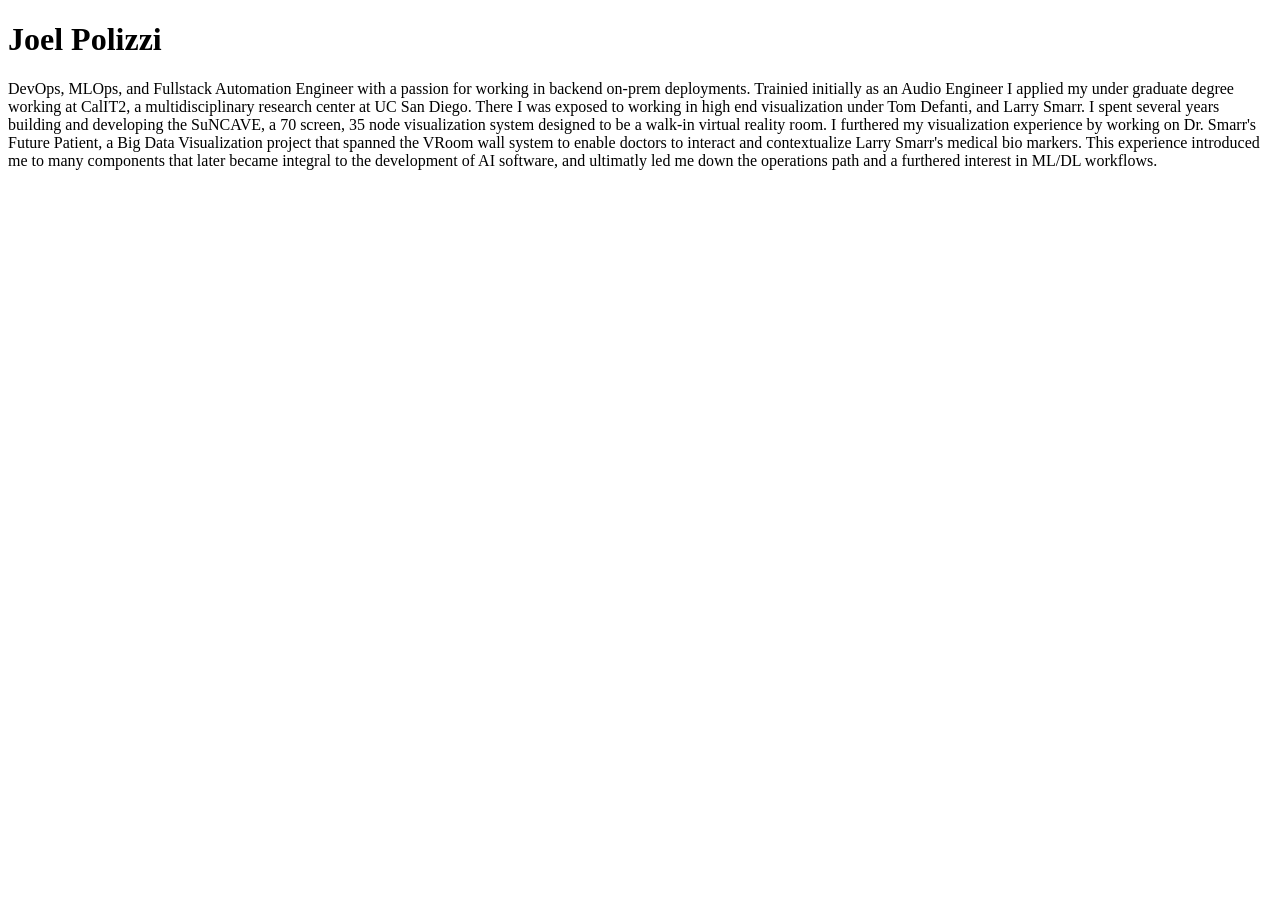
==== index.html @ 88c421dd "Update index.html with bio and title Signed-off-by: Joel Polizzi <jpolizzi@gu-jpolizzi-lv.qualcomm.c" ====
<!DOCTYPE html>
<html lang="en">
<head>
    <meta charset="UTF-8">
    <meta name="viewport" content="width=device-width, initial-scale=1.0">
    <title>Joel_Polizzi: Personal site and portfolio</title>
</head>
<body>
    <h1>Joel Polizzi</h1>
    <p>DevOps, MLOps, and Fullstack Automation Engineer with a passion for working in backend on-prem deployments. Trainied initially as an Audio Engineer I applied my under graduate degree working at CalIT2, 
        a multidisciplinary research center at UC San Diego. There I was exposed to working in high end visualization under Tom Defanti, and Larry Smarr. I spent several years building and developing the SuNCAVE, a 70 screen, 
    35 node visualization system designed to be a walk-in virtual reality room. I furthered my visualization experience by working on Dr. Smarr's Future Patient, a Big Data Visualization project that spanned the VRoom wall system 
    to enable doctors to interact and contextualize Larry Smarr's medical bio markers. This experience introduced me to many components that later became integral to the development of AI software, and ultimatly led me down 
the operations path and a furthered interest in ML/DL workflows. </p>
</body>
</html>
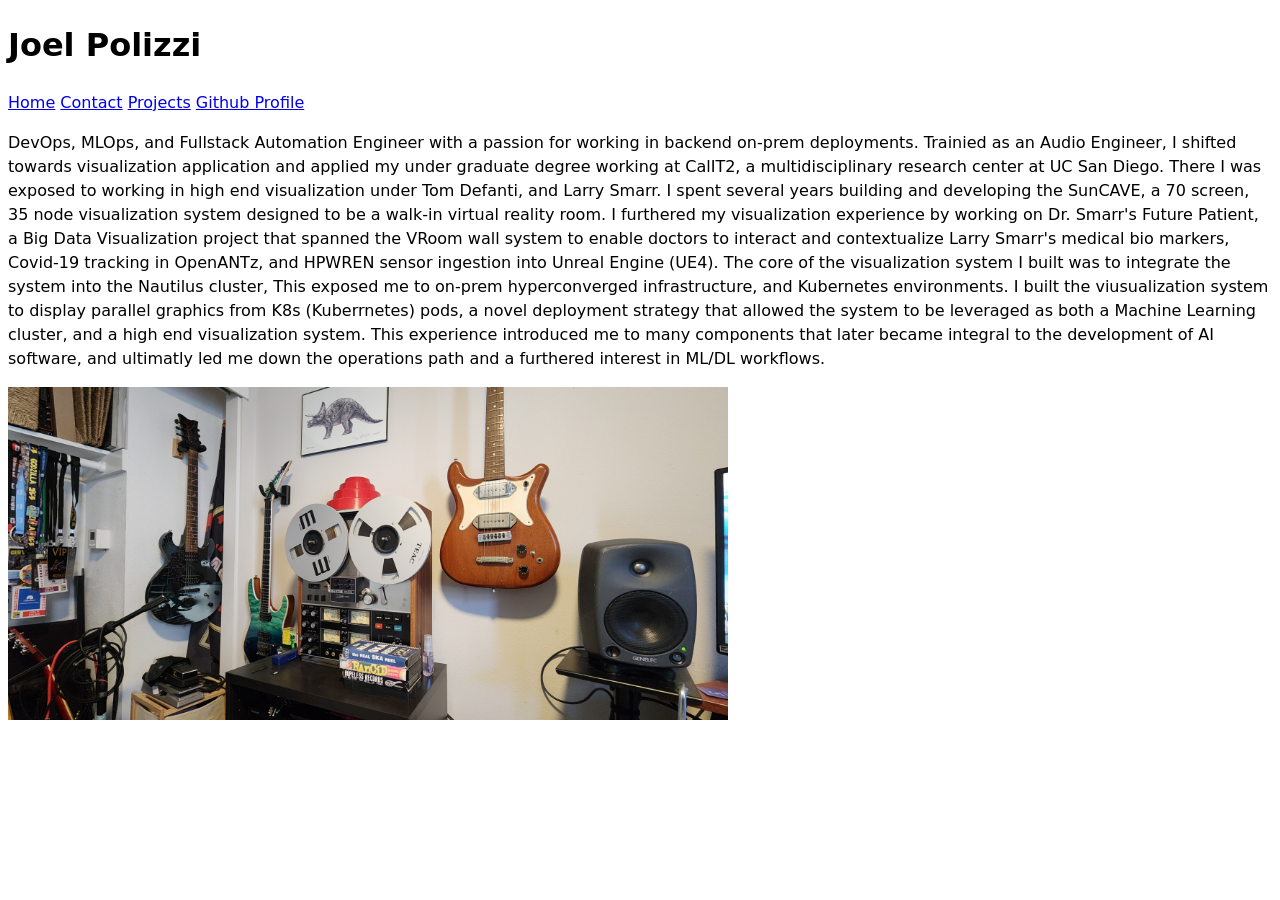
==== commit af1c410f: "step 6 Signed-off-by: Joel Polizzi <jppolizzi@ucsd.edu>" ====
--- a/index.html
+++ b/index.html
@@ -4,13 +4,24 @@
     <meta charset="UTF-8">
     <meta name="viewport" content="width=device-width, initial-scale=1.0">
     <title>Joel_Polizzi: Personal site and portfolio</title>
+    <link rel="stylesheet" href="style.css">
 </head>
 <body>
     <h1>Joel Polizzi</h1>
-    <p>DevOps, MLOps, and Fullstack Automation Engineer with a passion for working in backend on-prem deployments. Trainied initially as an Audio Engineer I applied my under graduate degree working at CalIT2, 
-        a multidisciplinary research center at UC San Diego. There I was exposed to working in high end visualization under Tom Defanti, and Larry Smarr. I spent several years building and developing the SuNCAVE, a 70 screen, 
+    <nav>
+    <a href="index.html">Home</a>
+    <a href="contact/index.html">Contact</a>
+    <a href="projects/index.html">Projects</a>
+    <a href="https://github.com/jppolizzi" target="_blank">Github Profile</a>
+    </nav>
+    <p>DevOps, MLOps, and Fullstack Automation Engineer with a passion for working in backend on-prem deployments. Trainied as an Audio Engineer, I shifted towards visualization application and applied my under graduate degree working at CalIT2, 
+    a multidisciplinary research center at UC San Diego. There I was exposed to working in high end visualization under Tom Defanti, and Larry Smarr. I spent several years building and developing the SunCAVE, a 70 screen, 
     35 node visualization system designed to be a walk-in virtual reality room. I furthered my visualization experience by working on Dr. Smarr's Future Patient, a Big Data Visualization project that spanned the VRoom wall system 
-    to enable doctors to interact and contextualize Larry Smarr's medical bio markers. This experience introduced me to many components that later became integral to the development of AI software, and ultimatly led me down 
-the operations path and a furthered interest in ML/DL workflows. </p>
+    to enable doctors to interact and contextualize Larry Smarr's medical bio markers, Covid-19 tracking in OpenANTz, and HPWREN sensor ingestion into Unreal Engine (UE4). The core of the visualization system I built was to integrate the system into the Nautilus cluster, 
+    This exposed me to on-prem hyperconverged infrastructure, and Kubernetes environments. I built the viusualization system to display parallel graphics from K8s (Kuberrnetes) pods, a novel deployment strategy that allowed the system to be leveraged as both
+    a Machine Learning cluster, and a high end visualization system. This experience introduced me to many components that later became integral to the development of AI software, and ultimatly led me down 
+    the operations path and a furthered interest in ML/DL workflows. </p>
+<img src="images/hobbies.jpg"
+     width="720">
 </body>
 </html>
--- a/style.css
+++ b/style.css
@@ -0,0 +1,6 @@
+body {
+  /* set line height to 1.5 times the 
+  font and use OS's UI font as website font
+  */
+  font: 100%/1.5 system-ui;
+}
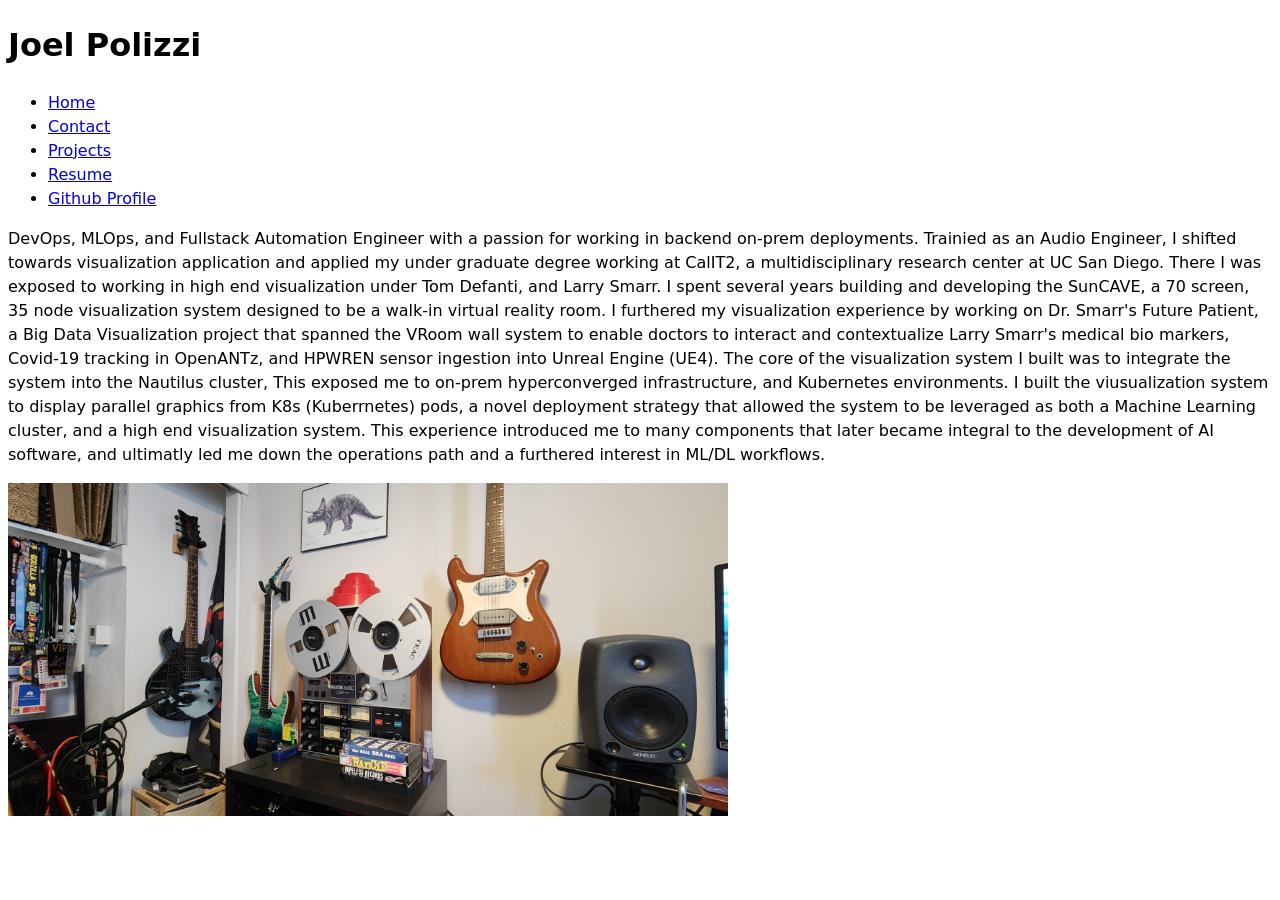
==== commit 5ea12bfb: "Complete lab-01 Signed-off-by: Joel Polizzi <jppolizzi@ucsd.edu>" ====
--- a/index.html
+++ b/index.html
@@ -9,10 +9,13 @@
 <body>
     <h1>Joel Polizzi</h1>
     <nav>
-    <a href="index.html">Home</a>
-    <a href="contact/index.html">Contact</a>
-    <a href="projects/index.html">Projects</a>
-    <a href="https://github.com/jppolizzi" target="_blank">Github Profile</a>
+        <ul>
+            <li><a href="index.html">Home</a></li>
+            <li><a href="contact/index.html">Contact</a></li>
+            <li><a href="projects/index.html">Projects</a></li>
+            <li><a href="resume/index.html">Resume</a></li>
+            <li><a href="https://github.com/jppolizzi" target="_blank">Github Profile</a></li>
+        </ul>
     </nav>
     <p>DevOps, MLOps, and Fullstack Automation Engineer with a passion for working in backend on-prem deployments. Trainied as an Audio Engineer, I shifted towards visualization application and applied my under graduate degree working at CalIT2, 
     a multidisciplinary research center at UC San Diego. There I was exposed to working in high end visualization under Tom Defanti, and Larry Smarr. I spent several years building and developing the SunCAVE, a 70 screen, 
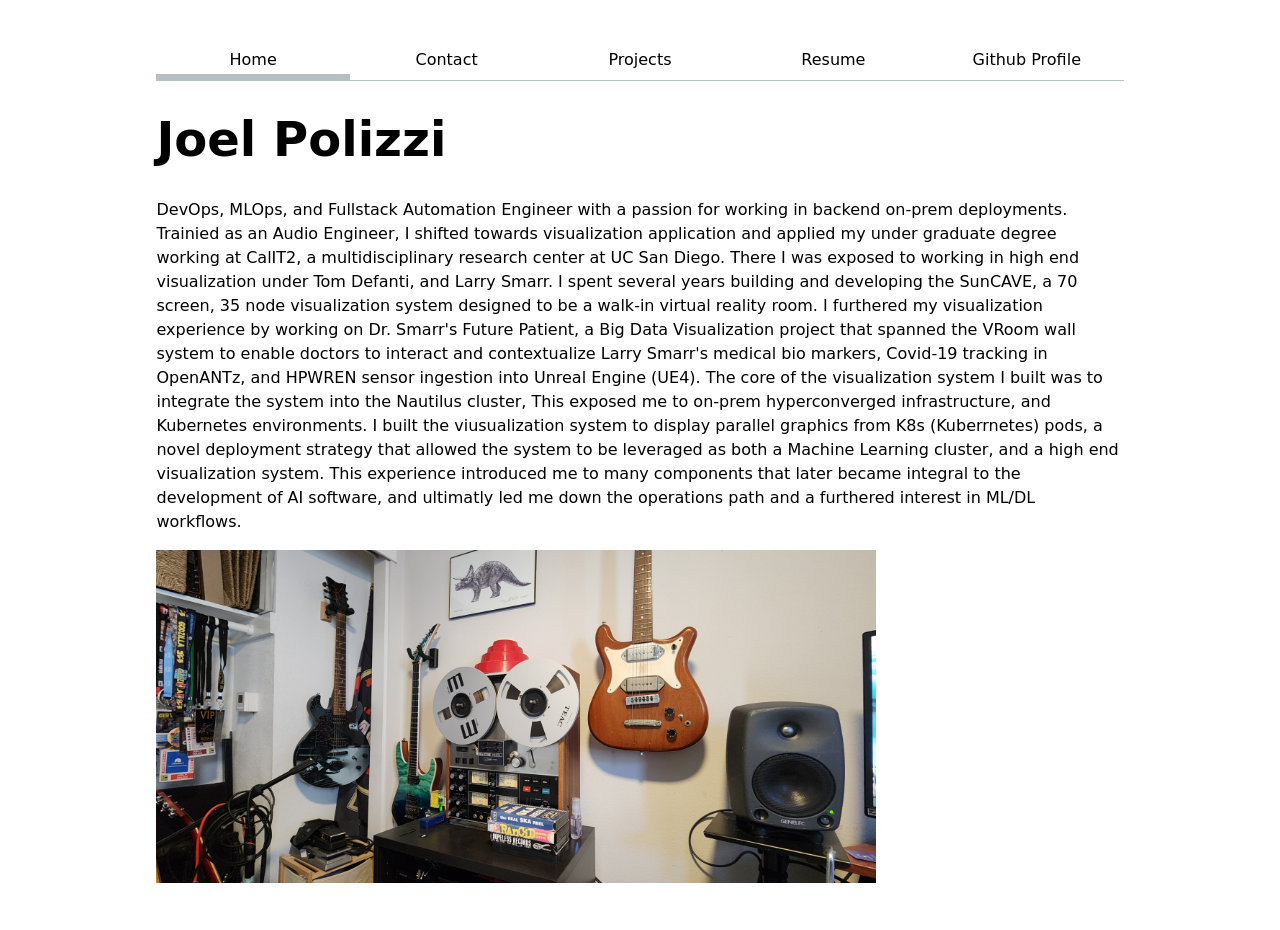
==== commit 79d7814e: "lab-2 Signed-off-by: Joel Polizzi <jppolizzi@ucsd.edu>" ====
--- a/index.html
+++ b/index.html
@@ -7,16 +7,16 @@
     <link rel="stylesheet" href="style.css">
 </head>
 <body>
-    <h1>Joel Polizzi</h1>
     <nav>
         <ul>
-            <li><a href="index.html">Home</a></li>
+            <li><a href="index.html" class="current">Home</a></li>
             <li><a href="contact/index.html">Contact</a></li>
             <li><a href="projects/index.html">Projects</a></li>
             <li><a href="resume/index.html">Resume</a></li>
             <li><a href="https://github.com/jppolizzi" target="_blank">Github Profile</a></li>
         </ul>
     </nav>
+    <h1>Joel Polizzi</h1>
     <p>DevOps, MLOps, and Fullstack Automation Engineer with a passion for working in backend on-prem deployments. Trainied as an Audio Engineer, I shifted towards visualization application and applied my under graduate degree working at CalIT2, 
     a multidisciplinary research center at UC San Diego. There I was exposed to working in high end visualization under Tom Defanti, and Larry Smarr. I spent several years building and developing the SunCAVE, a 70 screen, 
     35 node visualization system designed to be a walk-in virtual reality room. I furthered my visualization experience by working on Dr. Smarr's Future Patient, a Big Data Visualization project that spanned the VRoom wall system 
--- a/style.css
+++ b/style.css
@@ -1,6 +1,86 @@
+:root {
+  --color-accent: oklch(82.819% 0.19576 150.553);
+}
+
+html {
+  accent-color: var(--color-accent);
+}
+
 body {
-  /* set line height to 1.5 times the 
-  font and use OS's UI font as website font
-  */
   font: 100%/1.5 system-ui;
-}+  max-width: 95ch;
+  margin-inline: auto;
+  padding: 2rem;
+}
+
+nav ul,
+nav li {
+  display: contents;
+}
+
+nav {
+  display: flex;
+  margin-bottom: 1rem;
+  border-bottom-width: 1px;
+  border-bottom-style: solid;
+  border-bottom-color: oklch(80% 3% 200)
+}
+
+nav a {
+  flex: 1;
+  text-decoration: none;
+  color: inherit;
+  text-align: center;
+  padding: 0.5em;
+}
+
+nav a.current {
+  border-bottom: 0.4em solid oklch(80% 3% 200);
+  padding-bottom: 0.1em;
+}
+
+nav a:hover {
+  border-bottom: 0.4em solid var(--color-accent);
+  padding-bottom: 0.1em;
+  background-color: oklch(from var(--color-accent) 95% 5% h);
+}
+
+form {
+  display: grid;
+  grid-template-columns: auto 1fr;
+  gap: 1em;
+}
+
+label, button[type="submit"] { 
+    display: grid;                                                     
+    grid-template-columns: subgrid;
+    grid-column: 1 / -1; 
+  } 
+
+.projects {
+  display: grid;
+  grid-template-columns: repeat(auto-fill, minmax(15em, 1fr));
+  gap: 1em;
+}
+
+.projects article {
+  display: grid;
+  grid-template-rows: subgrid;
+  grid-row: span 3;
+  gap: 1em;
+}
+
+.projects article h2 {
+  margin: 0;
+}
+
+h1, h2, h3, h4, h5, h6 {
+  line-height: 1.1;
+  text-wrap: balance;
+}
+
+h1 {
+  font-size: 300%;
+}
+
+
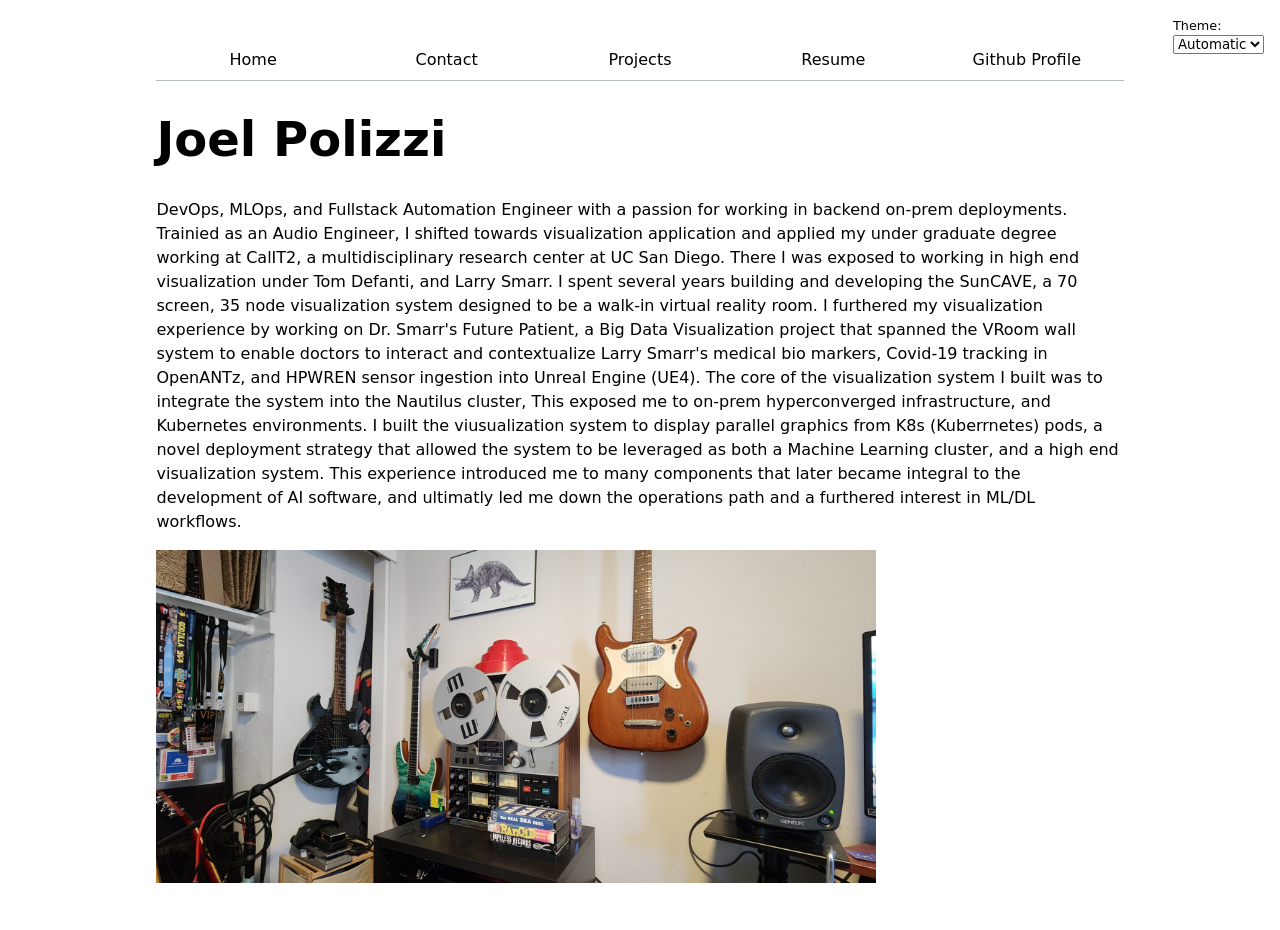
==== commit 6b998e96: "Lab 3 Signed-off-by: Joel Polizzi <jppolizzi@ucsd.edu>" ====
--- a/index.html
+++ b/index.html
@@ -7,15 +7,6 @@
     <link rel="stylesheet" href="style.css">
 </head>
 <body>
-    <nav>
-        <ul>
-            <li><a href="index.html" class="current">Home</a></li>
-            <li><a href="contact/index.html">Contact</a></li>
-            <li><a href="projects/index.html">Projects</a></li>
-            <li><a href="resume/index.html">Resume</a></li>
-            <li><a href="https://github.com/jppolizzi" target="_blank">Github Profile</a></li>
-        </ul>
-    </nav>
     <h1>Joel Polizzi</h1>
     <p>DevOps, MLOps, and Fullstack Automation Engineer with a passion for working in backend on-prem deployments. Trainied as an Audio Engineer, I shifted towards visualization application and applied my under graduate degree working at CalIT2, 
     a multidisciplinary research center at UC San Diego. There I was exposed to working in high end visualization under Tom Defanti, and Larry Smarr. I spent several years building and developing the SunCAVE, a 70 screen, 
@@ -26,5 +17,6 @@
     the operations path and a furthered interest in ML/DL workflows. </p>
 <img src="images/hobbies.jpg"
      width="720">
+<script type="module" src="global.js"></script>
 </body>
 </html>
--- a/style.css
+++ b/style.css
@@ -1,86 +1,104 @@
-:root {
-  --color-accent: oklch(82.819% 0.19576 150.553);
-}
-
-html {
-  accent-color: var(--color-accent);
-}
-
-body {
-  font: 100%/1.5 system-ui;
-  max-width: 95ch;
-  margin-inline: auto;
-  padding: 2rem;
-}
-
-nav ul,
-nav li {
-  display: contents;
-}
-
-nav {
-  display: flex;
-  margin-bottom: 1rem;
-  border-bottom-width: 1px;
-  border-bottom-style: solid;
-  border-bottom-color: oklch(80% 3% 200)
-}
-
-nav a {
-  flex: 1;
-  text-decoration: none;
-  color: inherit;
-  text-align: center;
-  padding: 0.5em;
-}
-
-nav a.current {
-  border-bottom: 0.4em solid oklch(80% 3% 200);
-  padding-bottom: 0.1em;
-}
-
-nav a:hover {
-  border-bottom: 0.4em solid var(--color-accent);
-  padding-bottom: 0.1em;
-  background-color: oklch(from var(--color-accent) 95% 5% h);
-}
-
-form {
-  display: grid;
-  grid-template-columns: auto 1fr;
-  gap: 1em;
-}
-
-label, button[type="submit"] { 
-    display: grid;                                                     
-    grid-template-columns: subgrid;
-    grid-column: 1 / -1; 
-  } 
-
-.projects {
-  display: grid;
-  grid-template-columns: repeat(auto-fill, minmax(15em, 1fr));
-  gap: 1em;
-}
-
-.projects article {
-  display: grid;
-  grid-template-rows: subgrid;
-  grid-row: span 3;
-  gap: 1em;
-}
-
-.projects article h2 {
-  margin: 0;
-}
-
-h1, h2, h3, h4, h5, h6 {
-  line-height: 1.1;
-  text-wrap: balance;
-}
-
-h1 {
-  font-size: 300%;
-}
-
-
+:root {
+  --color-accent: oklch(82.819% 0.19576 150.553);
+  color-scheme: light dark;
+}
+
+html {
+  accent-color: var(--color-accent);
+}
+
+body {
+  font: 100%/1.5 system-ui;
+  max-width: 95ch;
+  margin-inline: auto;
+  padding: 2rem;
+}
+
+nav ul,
+nav li {
+  display: contents;
+}
+
+nav {
+  --border-color: oklch(50% 10% 200 / 40%);
+  display: flex;
+  margin-bottom: 1rem;
+  border-bottom-width: 1px;
+  border-bottom-style: solid;
+  border-bottom-color: var(--border-color);
+}
+
+nav a {
+  flex: 1;
+  text-decoration: none;
+  color: inherit;
+  text-align: center;
+  padding: 0.5em;
+}
+
+nav a.current {
+  border-bottom: 0.4em solid var(--border-color);
+  padding-bottom: 0.1em;
+}
+
+nav a:hover {
+  border-bottom: 0.4em solid var(--color-accent);
+  padding-bottom: 0.1em;
+  background-color: color-mix(in oklch, var(--color-accent), canvas 85%);
+}
+
+form {
+  display: grid;
+  grid-template-columns: auto 1fr;
+  gap: 1em;
+}
+
+label {
+    display: grid;
+    grid-template-columns: subgrid;
+    grid-column: 1 / -1;
+  }
+
+button[type="submit"] {
+    grid-column: 1 / -1;
+    width: fit-content;
+    margin-inline: auto;
+  }
+  }
+
+.projects {
+  display: grid;
+  grid-template-columns: repeat(auto-fill, minmax(15em, 1fr));
+  gap: 1em;
+}
+
+.projects article {
+  display: grid;
+  grid-template-rows: subgrid;
+  grid-row: span 3;
+  gap: 1em;
+}
+
+.projects article h2 {
+  margin: 0;
+}
+
+h1, h2, h3, h4, h5, h6 {
+  line-height: 1.1;
+  text-wrap: balance;
+}
+
+h1 {
+  font-size: 300%;
+}
+
+label.color-scheme {
+  position: absolute;
+  top: 1rem;
+  right: 1rem;
+  font-size: 80%;
+}
+
+label.color-scheme select {
+  font-family: inherit;
+}
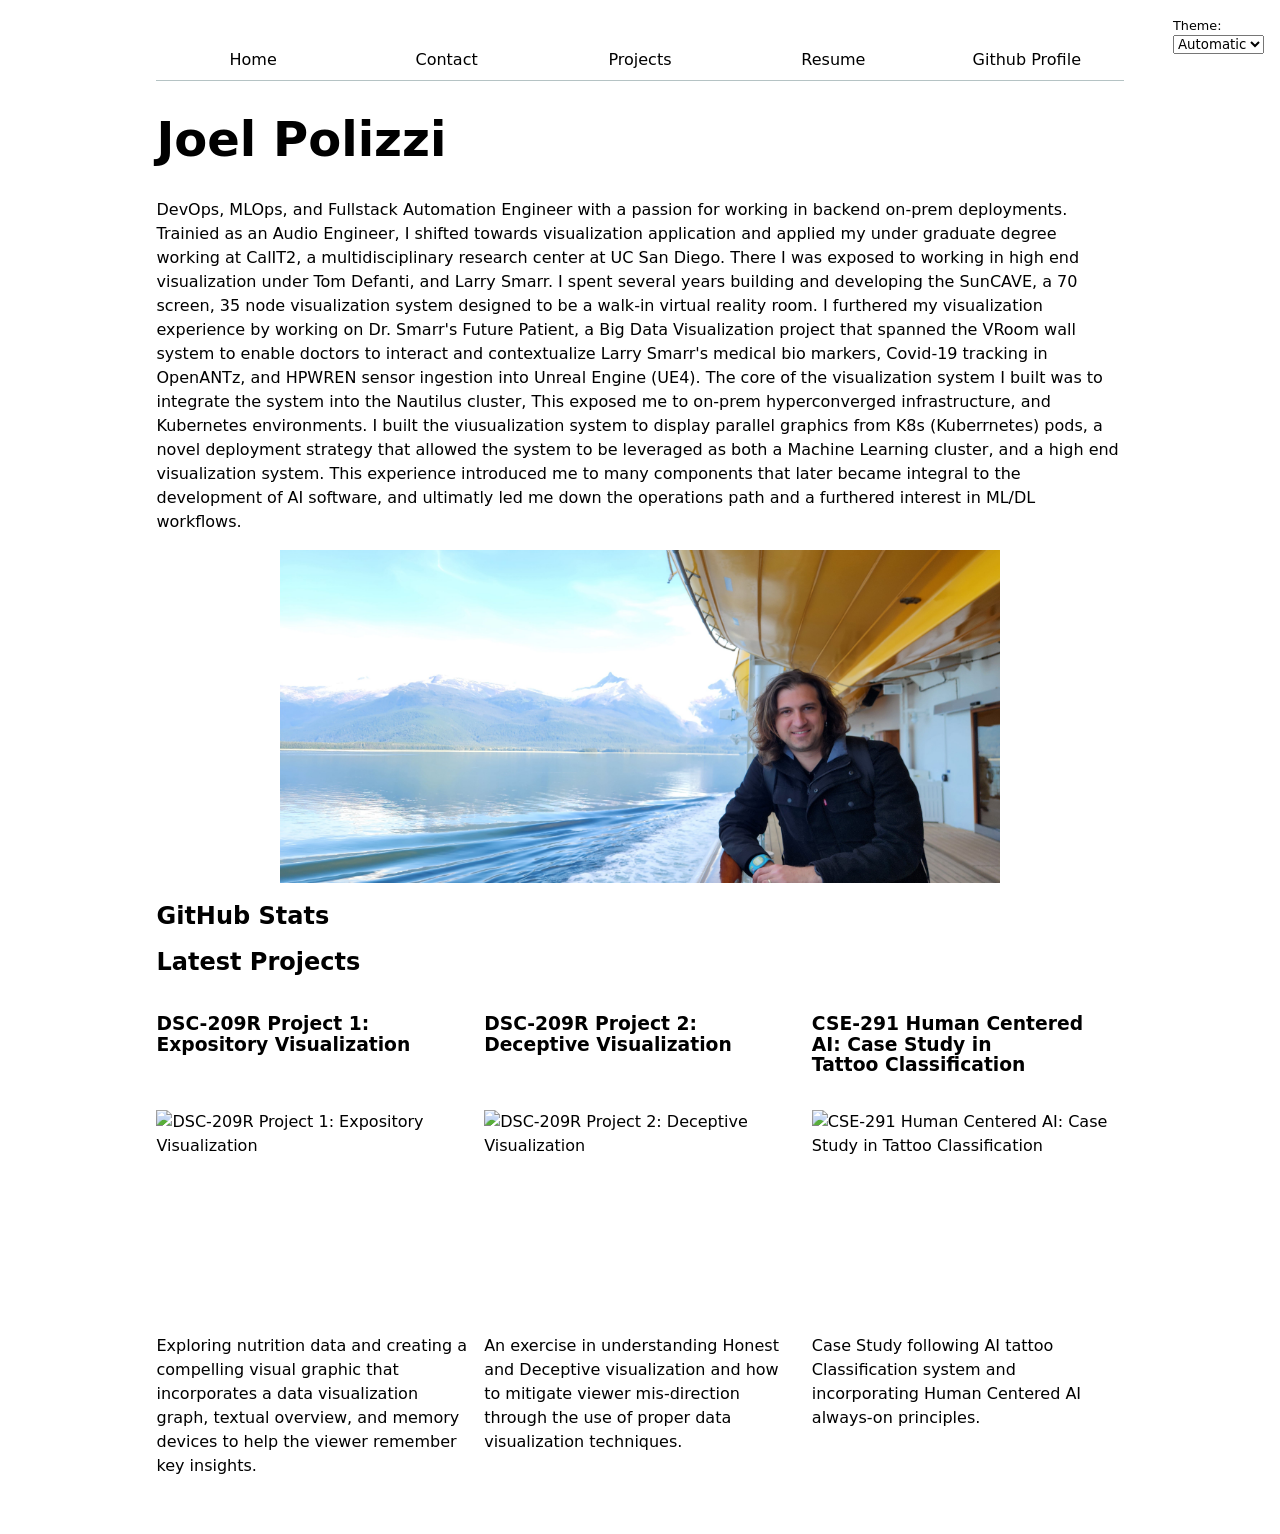
==== commit 39b74351: "add images Signed-off-by: Joel Polizzi <jppolizzi@ucsd.edu>" ====
--- a/index.html
+++ b/index.html
@@ -15,8 +15,15 @@
     This exposed me to on-prem hyperconverged infrastructure, and Kubernetes environments. I built the viusualization system to display parallel graphics from K8s (Kuberrnetes) pods, a novel deployment strategy that allowed the system to be leveraged as both
     a Machine Learning cluster, and a high end visualization system. This experience introduced me to many components that later became integral to the development of AI software, and ultimatly led me down 
     the operations path and a furthered interest in ML/DL workflows. </p>
-<img src="images/hobbies.jpg"
-     width="720">
+<!-- <img src="images/hobbies.jpg" width="840"> -->
+<img src="images/self.jpg" width="720" class="center-image">
 <script type="module" src="global.js"></script>
+<script src="index.js" type="module" defer></script>
+<h2>GitHub Stats</h2>
+<div id="profile-stats"></div>
+
+<h2>Latest Projects</h2>
+<div class="projects"></div>
 </body>
+
 </html>
--- a/style.css
+++ b/style.css
@@ -64,7 +64,6 @@
     width: fit-content;
     margin-inline: auto;
   }
-  }
 
 .projects {
   display: grid;
@@ -77,6 +76,12 @@
   grid-template-rows: subgrid;
   grid-row: span 3;
   gap: 1em;
+}
+
+.projects article img {
+  width: 100%;
+  height: 12em;
+  object-fit: contain;
 }
 
 .projects article h2 {
@@ -101,4 +106,26 @@
 
 label.color-scheme select {
   font-family: inherit;
-}+}
+
+.center-image {
+  display: block;
+  margin: 0 auto;
+}
+
+.github-stats {
+  display: grid;
+  grid-template-columns: repeat(4, 1fr);
+}
+
+.github-stats dt {
+  grid-row: 1;
+  font-size: 1.0rem;
+}
+
+.github-stats dd {
+  grid-row: 2;
+  margin: 0;
+  font-size: 1.5rem;
+}
+
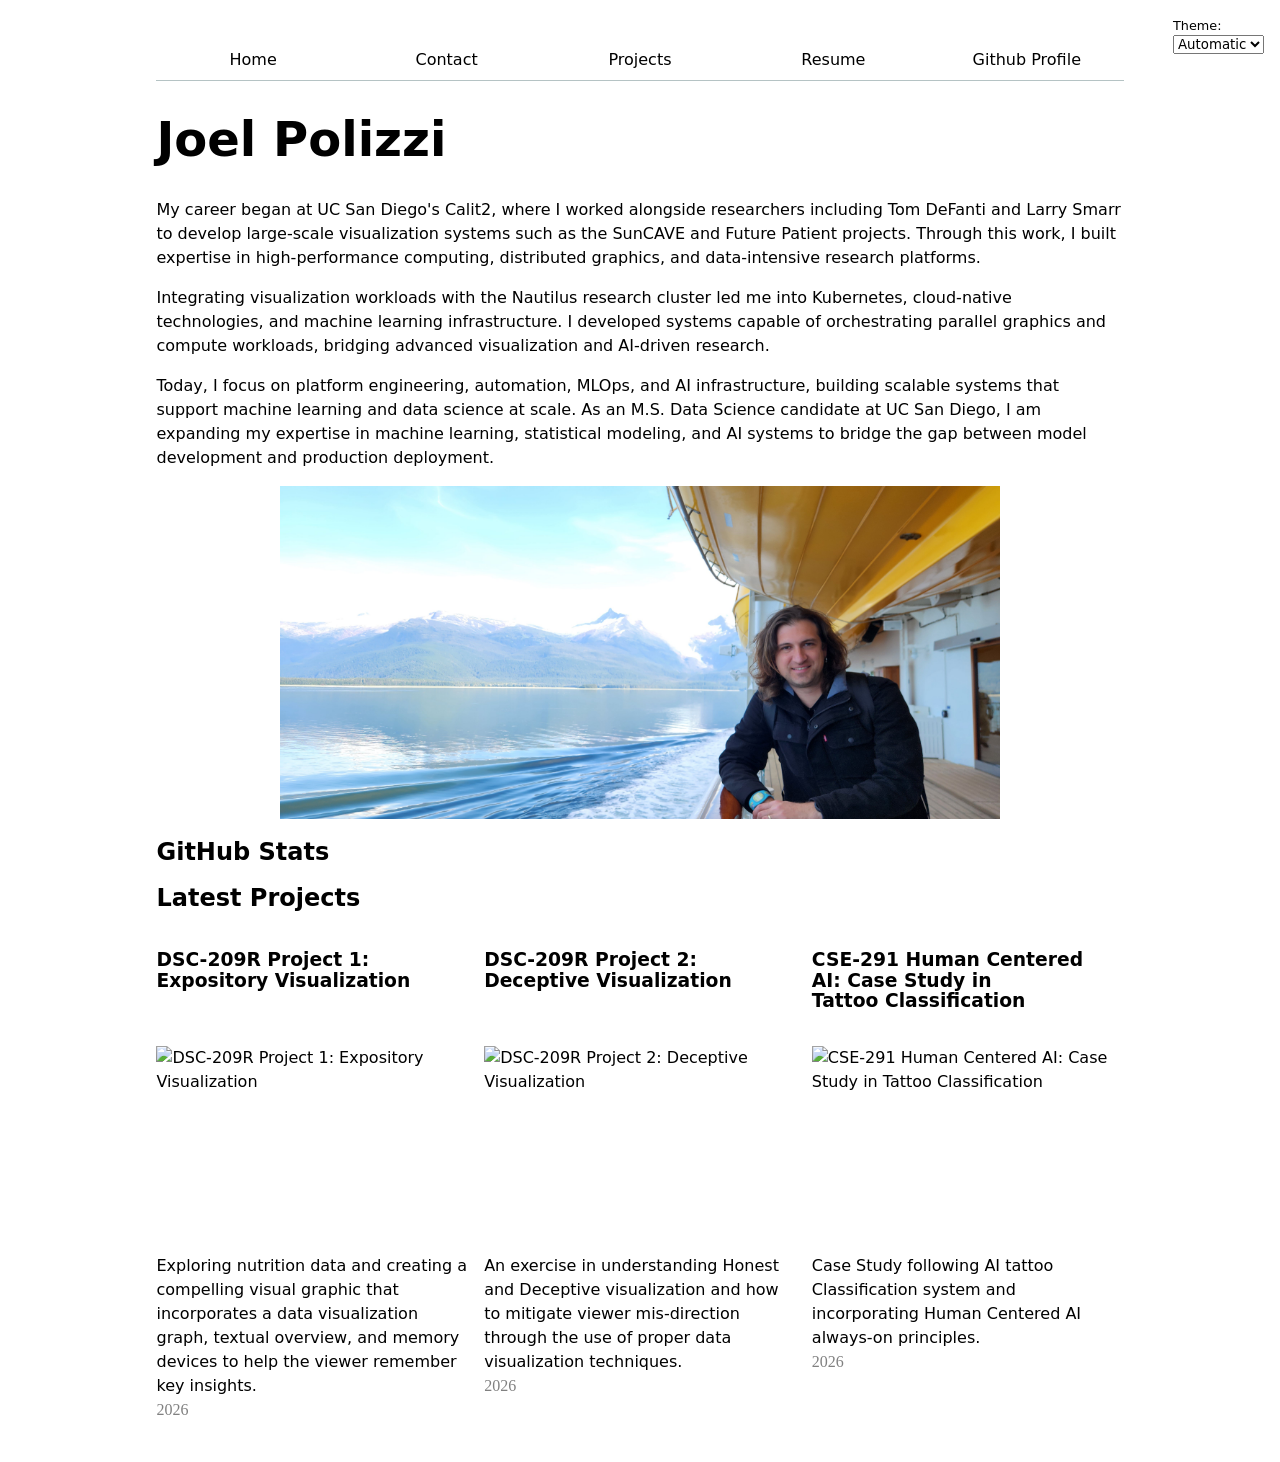
==== commit ac9c198e: "update profile Signed-off-by: Joel Polizzi <jppolizzi@ucsd.edu>" ====
--- a/index.html
+++ b/index.html
@@ -8,13 +8,12 @@
 </head>
 <body>
     <h1>Joel Polizzi</h1>
-    <p>DevOps, MLOps, and Fullstack Automation Engineer with a passion for working in backend on-prem deployments. Trainied as an Audio Engineer, I shifted towards visualization application and applied my under graduate degree working at CalIT2, 
-    a multidisciplinary research center at UC San Diego. There I was exposed to working in high end visualization under Tom Defanti, and Larry Smarr. I spent several years building and developing the SunCAVE, a 70 screen, 
-    35 node visualization system designed to be a walk-in virtual reality room. I furthered my visualization experience by working on Dr. Smarr's Future Patient, a Big Data Visualization project that spanned the VRoom wall system 
-    to enable doctors to interact and contextualize Larry Smarr's medical bio markers, Covid-19 tracking in OpenANTz, and HPWREN sensor ingestion into Unreal Engine (UE4). The core of the visualization system I built was to integrate the system into the Nautilus cluster, 
-    This exposed me to on-prem hyperconverged infrastructure, and Kubernetes environments. I built the viusualization system to display parallel graphics from K8s (Kuberrnetes) pods, a novel deployment strategy that allowed the system to be leveraged as both
-    a Machine Learning cluster, and a high end visualization system. This experience introduced me to many components that later became integral to the development of AI software, and ultimatly led me down 
-    the operations path and a furthered interest in ML/DL workflows. </p>
+    <p>My career began at UC San Diego's Calit2, where I worked alongside researchers including Tom DeFanti and Larry Smarr to develop large-scale visualization systems such as the SunCAVE and Future Patient projects. 
+        Through this work, I built expertise in high-performance computing, distributed graphics, and data-intensive research platforms.</p>
+    <p>Integrating visualization workloads with the Nautilus research cluster led me into Kubernetes, cloud-native technologies, and machine learning infrastructure. I developed systems capable of orchestrating 
+        parallel graphics and compute workloads, bridging advanced visualization and AI-driven research.</p>
+    <p>Today, I focus on platform engineering, automation, MLOps, and AI infrastructure, building scalable systems that support machine learning and data science at scale. As an M.S. Data Science candidate at 
+        UC San Diego, I am expanding my expertise in machine learning, statistical modeling, and AI systems to bridge the gap between model development and production deployment.</p>
 <!-- <img src="images/hobbies.jpg" width="840"> -->
 <img src="images/self.jpg" width="720" class="center-image">
 <script type="module" src="global.js"></script>
--- a/style.css
+++ b/style.css
@@ -78,10 +78,30 @@
   gap: 1em;
 }
 
+.projects article > a {
+  display: grid;
+  grid-template-rows: subgrid;
+  grid-row: span 2;
+  gap: 1em;
+  color: inherit;
+  text-decoration: none;
+}
+
 .projects article img {
   width: 100%;
   height: 12em;
   object-fit: contain;
+}
+
+.projects article p {
+  margin: 0;
+}
+
+.project-year {
+  font-family: Baskerville, serif;
+  font-variant-numeric: oldstyle-nums;
+  color: gray;
+  margin-top: 0.5em;
 }
 
 .projects article h2 {
@@ -129,3 +149,63 @@
   font-size: 1.5rem;
 }
 
+.container {
+  display: flex;
+  align-items: center;
+  gap: 1em;
+}
+
+#projects-pie-plot {
+  max-width: 20em;
+  flex-shrink: 0;
+  margin-block: 2em;
+  overflow: visible;
+}
+
+.legend {
+  flex: 1;
+  list-style: none;
+  display: grid;
+  grid-template-columns: repeat(auto-fill, minmax(9em, 1fr));
+  gap: 1em;
+  padding: 1em;
+  margin: 1em 0;
+  border: 1px solid gray;
+}
+
+.legend-item {
+  display: flex;
+  align-items: center;
+  gap: 0.5em;
+}
+
+.legend .swatch {
+  display: inline-block;
+  aspect-ratio: 1 / 1;
+  width: 1em;
+  background-color: var(--color);
+  border-radius: 50%;
+}
+
+&:has(path:hover) {
+  path:not(:hover) {
+    opacity: 0.5;
+  }
+}
+
+path {
+  transition: 300ms;
+}
+
+.selected {
+  --color: oklch(66.021% 0.30639 326.524) !important;
+
+
+  &:is(path) {
+    fill: var(--color);
+  }
+}
+
+path {
+  cursor: pointer;
+}
